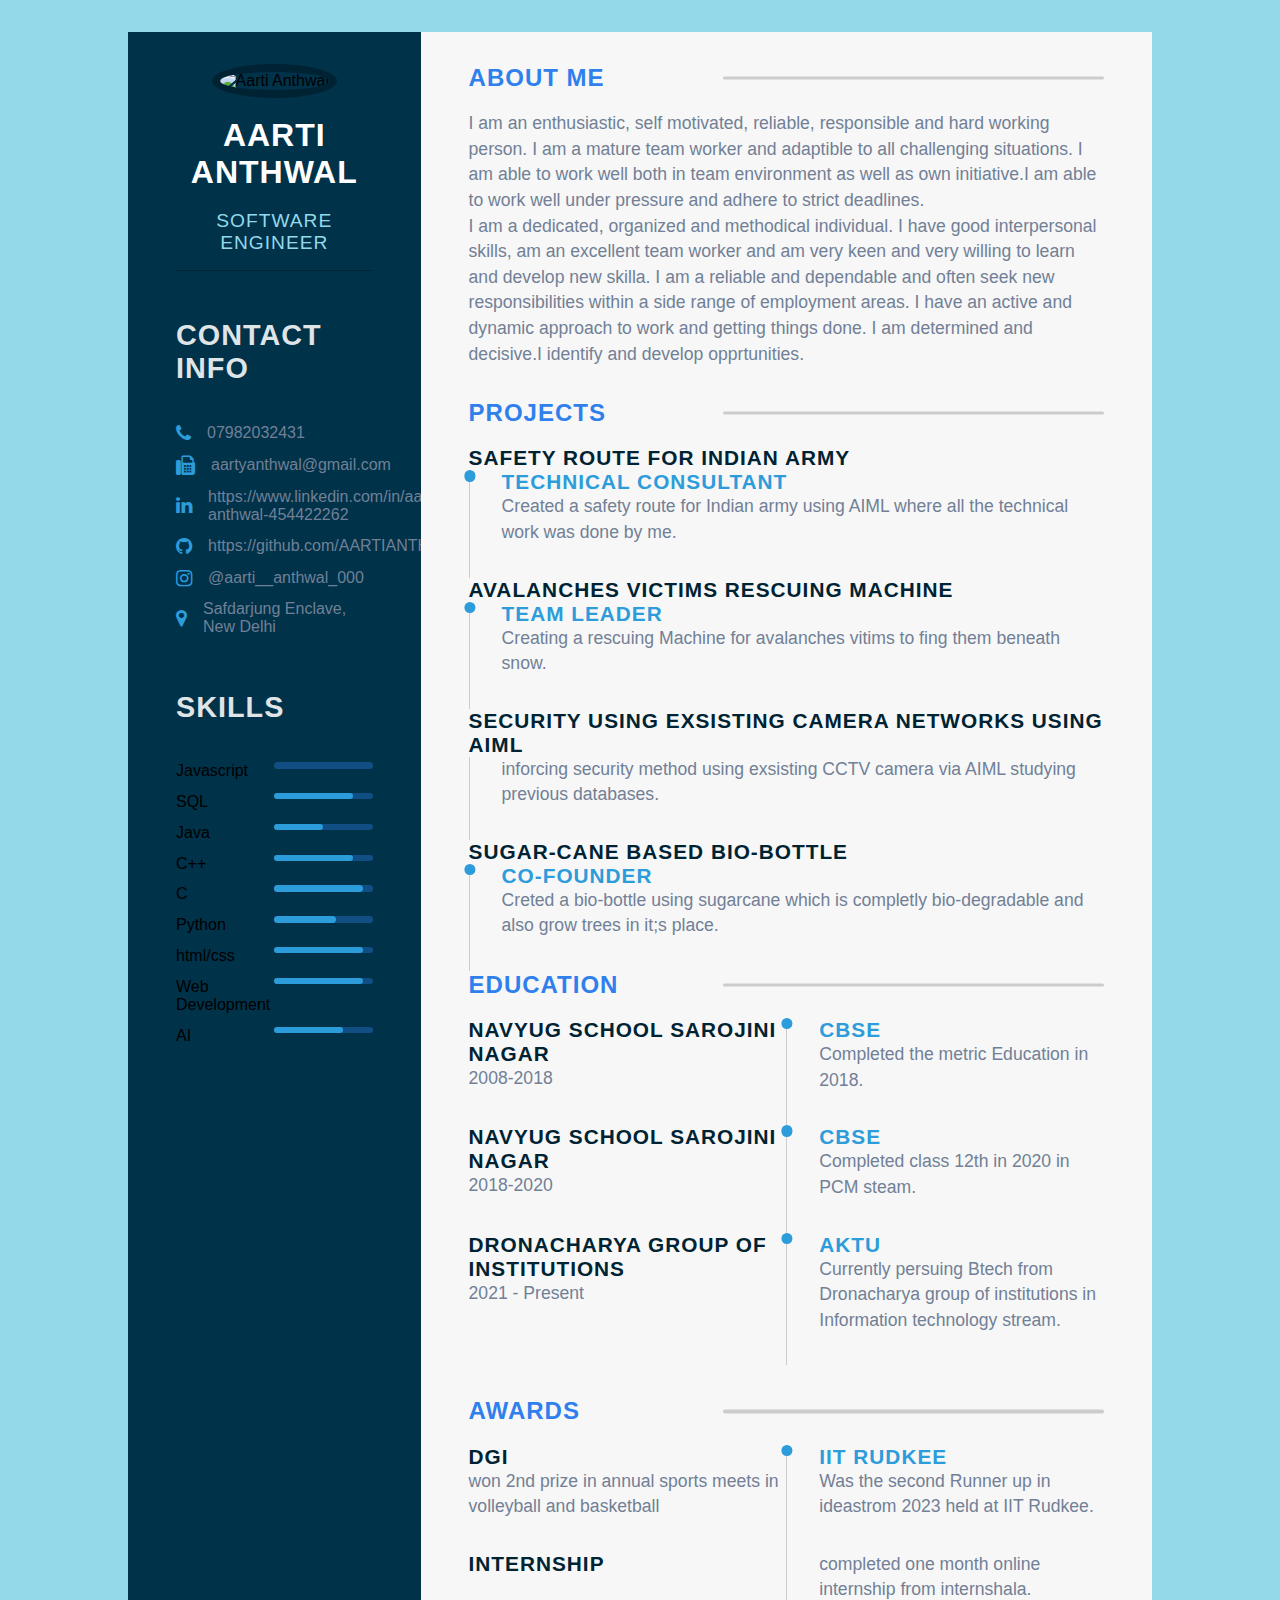
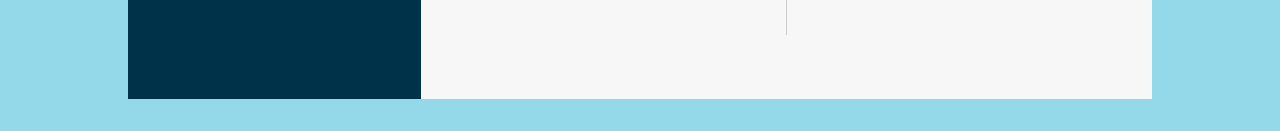
==== resume/indexx.html @ fb3bd031 "Add files via upload" ====
<!DOCTYPE html>
<html lang="en">
<head>
    <meta charset="UTF-8">
    <meta http-equiv="X-UA-Compatible" content="IE=edge">
    <meta name="viewport" content="width=device-width, initial-scale=1.0">
    <title>Resume</title>
    <link rel="preconnect" href="https://fonts.gstatic.com">
    <link rel="stylesheet" href="style.css">
    <link href="https://fonts.googleapis.com/css2?family=Poppins:wght@100;300;400;600&display=swap" rel="stylesheet">
    <link rel="stylesheet" href="https://cdnjs.cloudflare.com/ajax/libs/font-awesome/4.7.0/css/font-awesome.min.css">
</head>
<body>
    <main class="main-content">
        <section class="left-section">
            <div class="left-content">
                <div class="profile">
                    <div class="image">
                        <img src="/avatar.jpg" alt="Aarti Anthwal">
                    </div>
                    <h2 class="name">Aarti Anthwal</h2>
                    <p class="career">Software Engineer</p>
                </div>
                <div class="contact-info">
                    <h3 class="main-title">Contact Info</h3>
                    <ul>
                        <li>
                            <i class="fa fa-phone"></i>
                            07982032431
                        </li>
                        <li>
                            <i class="fa fa-fax"></i>
                            aartyanthwal@gmail.com
                        </li>
                        <li>
                            <i class="fa fa-linkedin"></i>
                            https://www.linkedin.com/in/aarti-anthwal-454422262
                        </li>
                        <li>
                            <i class="fa fa-github"></i>
                            https://github.com/AARTIANTHWAL/codes.git
                        </li>
                        <li>
                            <i class="fa fa-instagram"></i>
                            @aarti__anthwal_000
                        </li>
                        <li>
                            <i class="fa fa-map-marker"></i>
                            Safdarjung Enclave, New Delhi
                        </li>
                    </ul>
                </div>
                <div class="skills-section">
                    <h3 class="main-title">Skills</h3>
                    <ul>
                        <li>
                            <p class="skill-title">Javascript</p>
                            <div class="progress-bar">
                                <div class="progress js-progress"></div>
                            </div>
                        </li>
                        <li>
                            <p class="skill-title">SQL</p>
                            <div class="progress-bar">
                                <div class="progress sq-progress"></div>
                            </div>
                        </li>
                        <li>
                            <p class="skill-title">Java</p>
                            <div class="progress-bar">
                                <div class="progress j-progress"></div>
                            </div>
                        </li>
                        <li>
                            <p class="skill-title">C++</p>
                            <div class="progress-bar">
                                <div class="progress cc-progress"></div>
                            </div>
                        </li>
                        <li>
                            <p class="skill-title">C</p>
                            <div class="progress-bar">
                                <div class="progress c-progress"></div>
                            </div>
                        </li>
                        <li>
                            <p class="skill-title">Python</p>
                            <div class="progress-bar">
                                <div class="progress p-progress"></div>
                            </div>
                        </li>
                        <li>
                            <p class="skill-title">html/css</p>
                            <div class="progress-bar">
                                <div class="progress ps-progress"></div>
                            </div>
                        </li>
                        <li>
                            <p class="skill-title">Web Development</p>
                            <div class="progress-bar">
                                <div class="progress ps-progress"></div>
                            </div>
                        </li>
                        <li>
                            <p class="skill-title">AI</p>
                            <div class="progress-bar">
                                <div class="progress ai-progress"></div>
                            </div>
                        </li>
                    </ul>
                </div>
                
            </div>
        </section>
        <section class="right-section">
            <div class="right-main-content">
                <section class="about sect">
                    <h2 class="right-title">About Me</h2>
                    <p class="para">
                       I am an enthusiastic, self motivated, reliable, responsible and hard working person. I am a mature team worker and 
                       adaptible to all challenging situations. I am able to work well both in team environment as well as own initiative.I 
                       am able to work well under pressure and adhere to strict deadlines.<br> I am a dedicated, organized and methodical individual.
                       I have good interpersonal skills, am an excellent team worker and am very keen and very willing to learn and develop new skilla.
                       I am a reliable and dependable and often seek new responsibilities within a side range of employment areas.
                       I have an active and dynamic approach to work and getting things done. I am determined and decisive.I identify and develop opprtunities.
                    </p>
                </section>
                <section class="projects">
                    <h2 class="right-title">Projects</h2>  
                        <div class="left-tl-content">
                            <h5 class="tl-title">Safety route for Indian army</h5>
                        </div>
                        <div class="right-tl-content">
                            <div class="tl-content">
                                <h5 class="tl-title-2">Technical Consultant</h5>
                                <p class="para">
                                    Created a safety route for Indian army using AIML where all the technical work was done by me.
                                </p>
                            </div>
                        <div class="left-tl-content">
                            <h5 class="tl-title">Avalanches victims rescuing Machine</h5>
                        </div>
                        <div class="right-tl-content">
                            <div class="tl-content">
                                <h5 class="tl-title-2">Team Leader</h5>
                                <p class="para">
                                   Creating a rescuing Machine for avalanches vitims to fing them beneath snow.
                                </p>
                            </div>
                        </div>
                    <div class="left-tl-content">
                            <h5 class="tl-title">security using exsisting camera networks using AIML</h5>
                        </div>
                        <div class="right-tl-content">
                            <div class="tl-content">
                                <p class="para">
                                   inforcing security method using exsisting CCTV camera via AIML studying previous databases.
                                </p>
                            </div>
                        </div>
                        <div class="left-tl-content">
                            <h5 class="tl-title">Sugar-cane based bio-bottle</h5>
                        </div>
                        <div class="right-tl-content">
                            <div class="tl-content">
                                <h5 class="tl-title-2">co-founder</h5>
                                <p class="para">
                                    Creted a bio-bottle using sugarcane which is completly bio-degradable and also grow trees in it;s place.
                                </p>
                            </div>
                        </div>
                </section>
                <section class="education sect">
                    <h2 class="right-title">education</h2>
                    <div class="timeline">
                        <div class="left-tl-content">
                            <h5 class="tl-title">Navyug School Sarojini Nagar</h5>
                            <p class="para">2008-2018</p>
                        </div>
                        <div class="right-tl-content">
                            <div class="tl-content">
                                <h5 class="tl-title-2">CBSE</h5>
                                <p class="para">
                                   Completed the metric Education in 2018.
                                </p>
                            </div>
                        </div>
                    </div>
                    <div class="timeline">
                        <div class="left-tl-content">
                            <h5 class="tl-title">Navyug School Sarojini nagar</h5>
                            <p class="para">2018-2020</p>
                        </div>
                        <div class="right-tl-content">
                            <div class="tl-content">
                                <h5 class="tl-title-2">CBSE</h5>
                                <p class="para">
                                    Completed class 12th in 2020 in PCM steam. 
                                </p>
                            </div>
                        </div>
                    </div>
                    <div class="timeline">
                        <div class="left-tl-content">
                            <h5 class="tl-title">Dronacharya group of Institutions</h5>
                            <p class="para">2021 - Present</p>
                        </div>
                        <div class="right-tl-content">
                            <div class="tl-content">
                                <h5 class="tl-title-2">AKTU</h5>
                                <p class="para">
                                   Currently persuing Btech from Dronacharya group of institutions in Information technology stream.
                                </p>
                            </div>
                        </div>
                    </div>
                </section>
                <section class="awards sect">
                    <h2 class="right-title">Awards</h2>
                    <div class="timeline">
                        <div class="left-tl-content">
                            <h5 class="tl-title">DGI</h5>
                            <p class="para">
                                won 2nd prize in annual sports meets in volleyball and basketball
                            </p>
                        </div>
                        <div class="right-tl-content">
                            <div class="tl-content">
                                <h5 class="tl-title-2">IIT Rudkee </h5>
                                <p class="para">
                                    Was the second Runner up in ideastrom 2023 held at IIT Rudkee.
                                </p>
                            </div>
                        </div>
                    </div>
                    <div class="timeline">
                        <div class="left-tl-content">
                            <h5 class="tl-title">Internship</h5>
                        </div>
                        <div class="right-tl-content">
                            <div class="tl-content">
                                <p class="para">
                                   completed one month online internship from internshala. 
                                </p>
                            </div>
                        </div>
                    </div>
                </section>
            </div>
        </section>
    </main>
</body>
</html>
---- resume/style.css ----
*{
    padding: 0;
    margin: 0;
    box-sizing: border-box;
    list-style: none;
    font-family: 'Nunito', sans-serif;
}

body{
    background-color: #94D9EA;
}

.main-content{
    min-height: 100vh;
    width: 80%;
    margin: 2rem auto;
    display: grid;
    grid-template-columns: repeat(7, 1fr);
}

.left-section{
    grid-column: span 2;
    height: 100%;
    background-color: #00324A;
}
.right-section{
    grid-column: span 5;
    background-color: #f7f7f7;
    height: 100%;
}


.left-content{
    padding: 2rem 3rem;
}
.profile{
    width: 100%;
    border-bottom: 1px solid #002333;
}

.image{
    width: 100%;
    text-align: center;
}
.profile img{
    width: 100%;
    border-radius: 50%;
    border: 8px solid #002333;
    
}

.name{
    font-size: 2rem;
    color: white;
    text-align: center;
    text-transform: uppercase;
    letter-spacing: 1px;
    padding: 1.2rem 0;
}

.career{
    font-size: 1.2rem;
    color: #94D9EA;
    text-align: center;
    text-transform: uppercase;
    letter-spacing: 1px;
    padding-bottom: 1rem;
}

.main-title{
    font-size: 1.8rem;
    text-transform: uppercase;
    letter-spacing: 1px;
    color: #f7f7f7ec;
    padding-top: 3rem;
}

.contact-info ul{
    padding-top: 2rem;
}

.contact-info ul li{
    padding: .4rem 0;
    display: flex;
    align-items: center;
    color: #718096;
}
.contact-info ul li i{
    padding-right: 1rem;
    font-size: 1.2rem;
    color: #2D9CDB;
}

.skills-section ul{
    padding-top: 2rem;
}
.skills-section ul li{
    display: grid;
    grid-template-columns: repeat(2, 1fr);
    padding: .4rem 0;
}

.progress-bar{
    width: 100%;
    height: .4rem;
    background-color: #2f81ed5b;
    position: relative;
    border-radius: 12px;
}
.progress{
    height: 100%;
    position: absolute;
    left: 0;
    background-color: #2D9CDB;
    border-radius: 12px;
}
.sq-progress{
    width: 80%;
}
.c-progress{
    width: 90%;
}
.j-progress{
    width: 50%;
}
.cc-progress{
    width: 80%;
}
.p-progress{
    width: 63%;
}
.w-progress{
    width: 78%;
}
.ps-progress{
    width: 90%;
}
.ai-progress{
    width: 70%;
}


.projects-title{
    text-transform: uppercase;
    color: #f7f7f7;
    font-size: 1rem;
}

.sub-title{
    padding-top: 2rem;
    font-size: 1.2rem;
    text-transform: uppercase;
    color: #f7f7f7;
}

.sub-para{
    color: #ccc;
    padding: .4rem 0;
}

.right-main-content{
    padding: 2rem 3rem;
}


.right-title{
    letter-spacing: 1px;
    text-transform: uppercase;
    color: #2F80ED;
    margin-bottom: 1.2rem;
    position: relative;
}

.right-title::after{
    content: "";
    position: absolute;
    width: 60%;
    height: .2rem;
    background-color: #ccc;
    border-radius: 12px;
    right: 0;
    top: 50%;
    transform: translateY(-50%);
}

.para{
    line-height: 1.6rem;
    color: #718096;
    font-size: 1.1rem;
}

.sect{
    padding-bottom: 2rem;
}

.timeline{
    display: grid;
    grid-template-columns: repeat(2, 1fr);
}

.tl-title{
    letter-spacing: 1px;
    font-size: 1.3rem;
    color: #002333;
    text-transform: uppercase;
}
.tl-title-2{
    letter-spacing: 1px;
    font-size: 1.3rem;
    color: #2D9CDB;
    text-transform: uppercase;
}

.tl-content{
    border-left: 1px solid #ccc;
    padding-left: 2rem;
    position: relative;
    padding-bottom: 2rem;
}

.tl-title-2::before{
    content: "";
    position: absolute;
    width: .7rem;
    height: .7rem;
    background-color: #2D9CDB;
    border-radius: 50%;
    transform: translateX(-50%);
    left: 0;
}

/*Media Querries*/
@media screen and (max-width:823px){
    .right-title::after{
        width: 40%;
    }
}
@media screen and (max-width:681px){
    .right-title::after{
        width: 30%;
    }
}
@media screen and (max-width:780px){
    .timeline{
        grid-template-columns: repeat(1, 1fr);
    }
}
@media screen and (max-width:780px){
    .left-section{
        grid-column: span 3;
    }
    .right-section{
        grid-column: span 4;
    }
}
@media screen and (max-width:1200px){
    .main-content{
        grid-template-columns: repeat(1, 1fr);
    }
    .profile img{
        width: 40%;
    }
}
@media screen and (max-width:700px){
    .profile img{
        width: 60%;
    }
}
@media screen and (max-width:390px){
    .name{
        font-size: 1.5rem;
    }
}
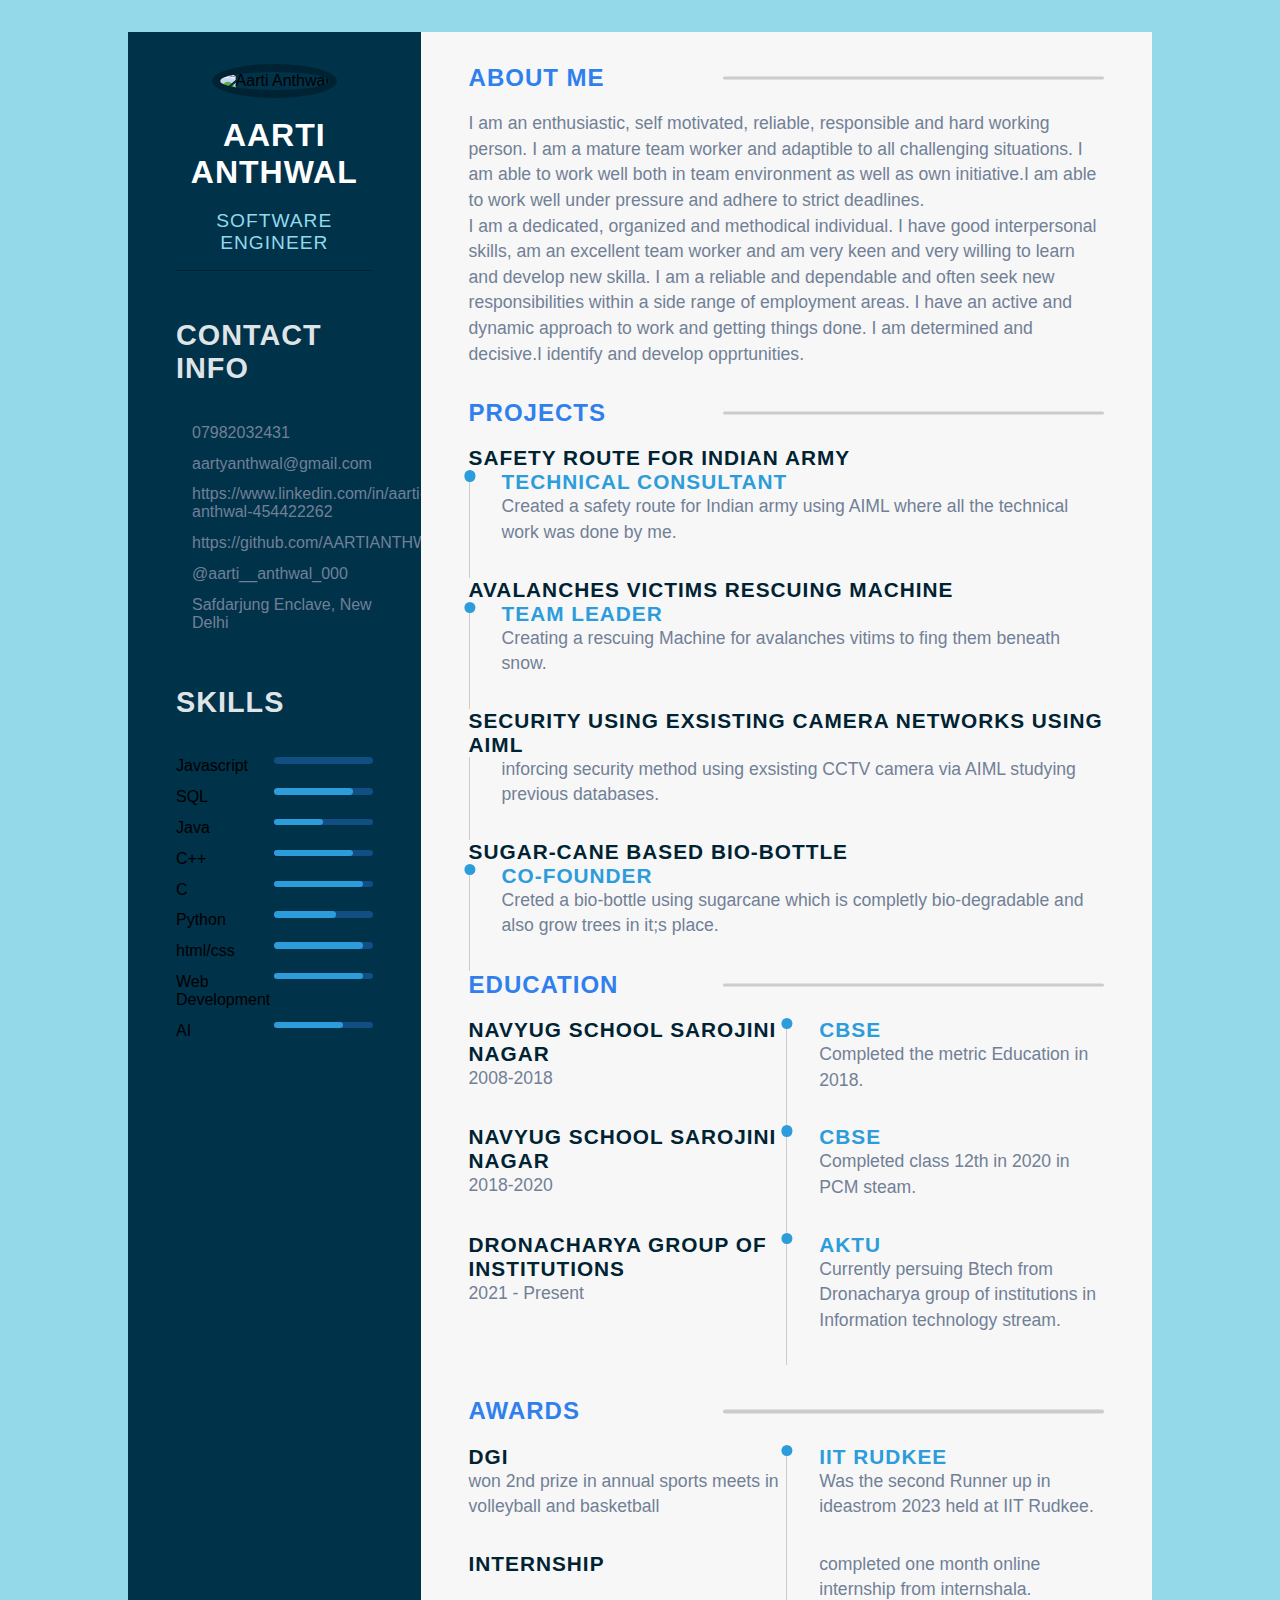
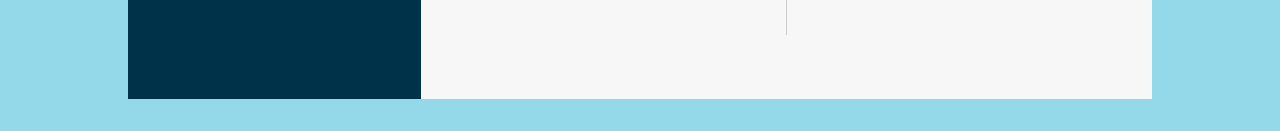
==== commit e1a71aac: "indexx.html" ====
--- a/resume/indexx.html
+++ b/resume/indexx.html
@@ -1,14 +1,7 @@
 <!DOCTYPE html>
-<html lang="en">
 <head>
-    <meta charset="UTF-8">
-    <meta http-equiv="X-UA-Compatible" content="IE=edge">
-    <meta name="viewport" content="width=device-width, initial-scale=1.0">
     <title>Resume</title>
-    <link rel="preconnect" href="https://fonts.gstatic.com">
     <link rel="stylesheet" href="style.css">
-    <link href="https://fonts.googleapis.com/css2?family=Poppins:wght@100;300;400;600&display=swap" rel="stylesheet">
-    <link rel="stylesheet" href="https://cdnjs.cloudflare.com/ajax/libs/font-awesome/4.7.0/css/font-awesome.min.css">
 </head>
 <body>
     <main class="main-content">
@@ -250,4 +243,4 @@
         </section>
     </main>
 </body>
-</html>+</html>
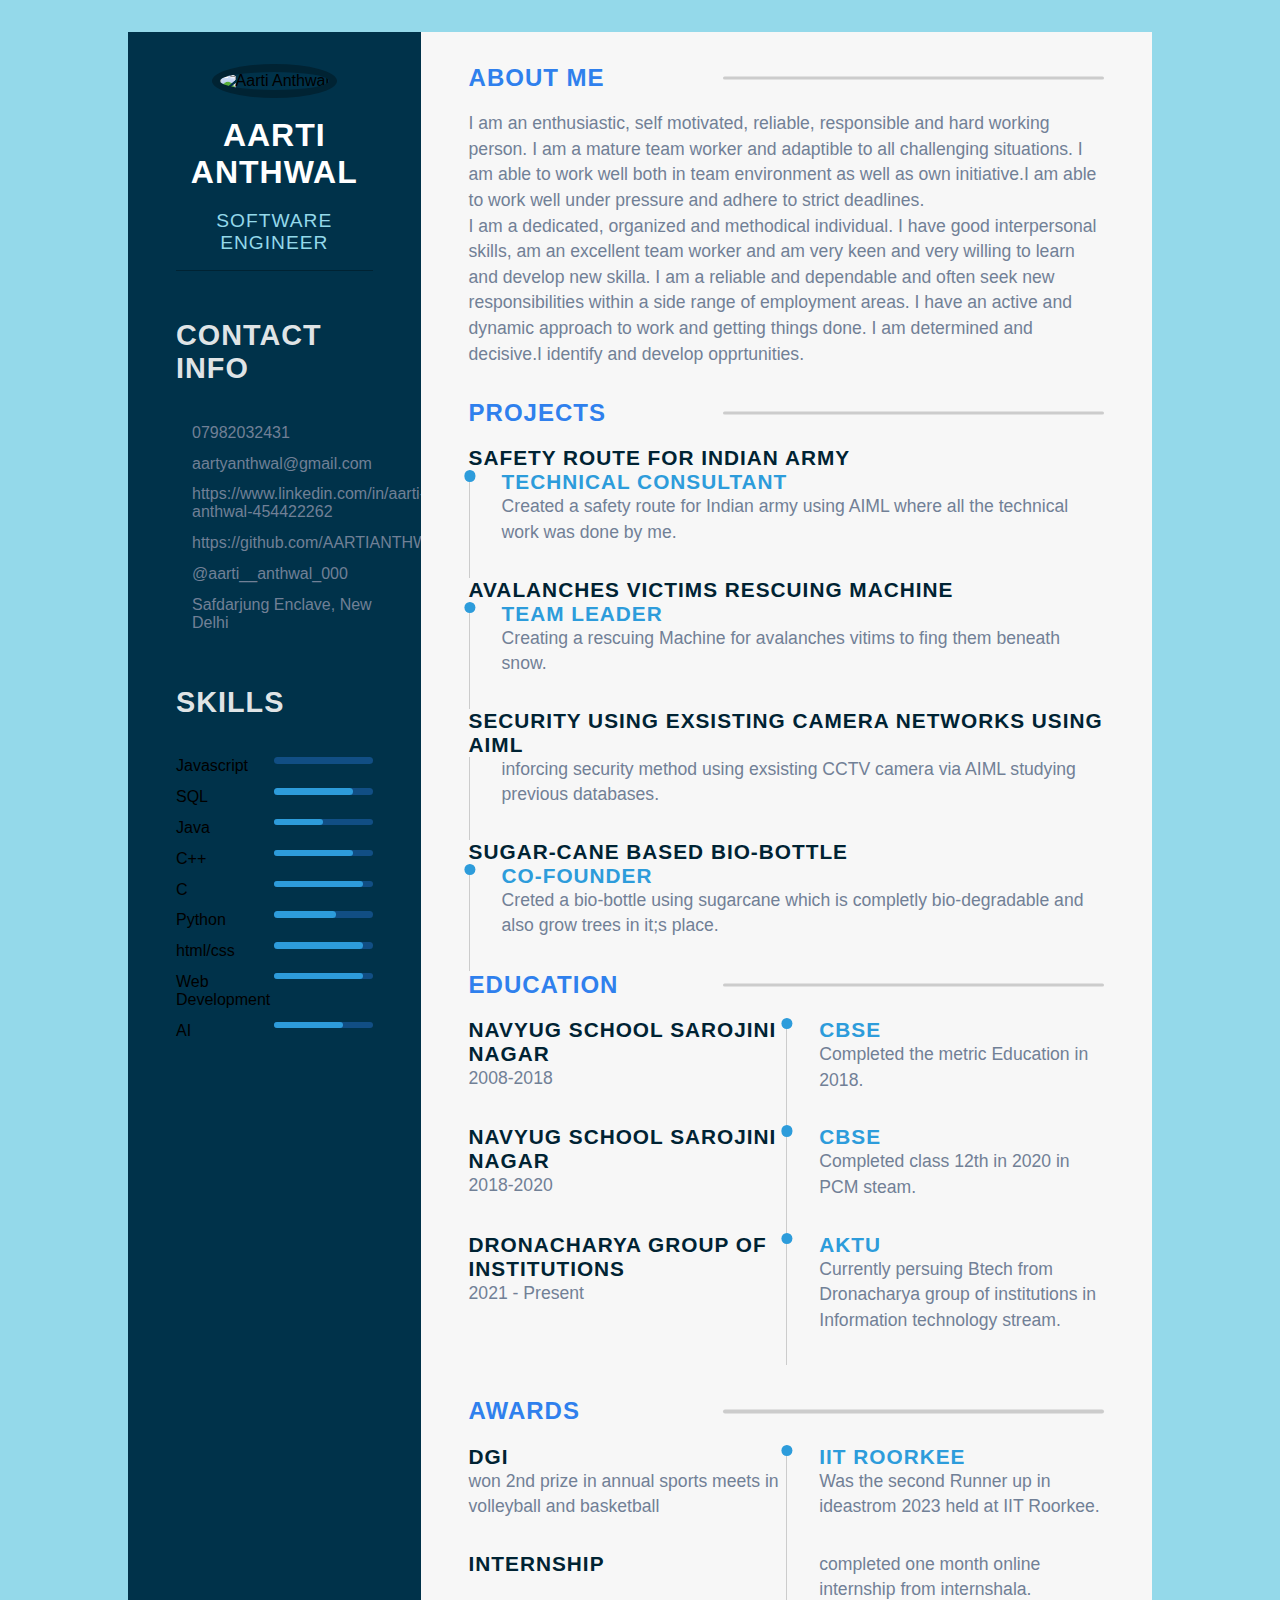
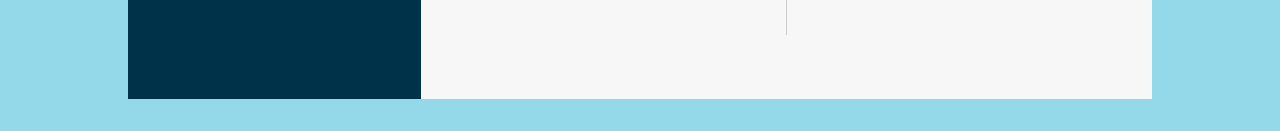
==== commit 361fff7b: "indexx.html" ====
--- a/resume/indexx.html
+++ b/resume/indexx.html
@@ -219,9 +219,9 @@
                         </div>
                         <div class="right-tl-content">
                             <div class="tl-content">
-                                <h5 class="tl-title-2">IIT Rudkee </h5>
-                                <p class="para">
-                                    Was the second Runner up in ideastrom 2023 held at IIT Rudkee.
+                                <h5 class="tl-title-2">IIT ROORKEE </h5>
+                                <p class="para">
+                                    Was the second Runner up in ideastrom 2023 held at IIT Roorkee.
                                 </p>
                             </div>
                         </div>
